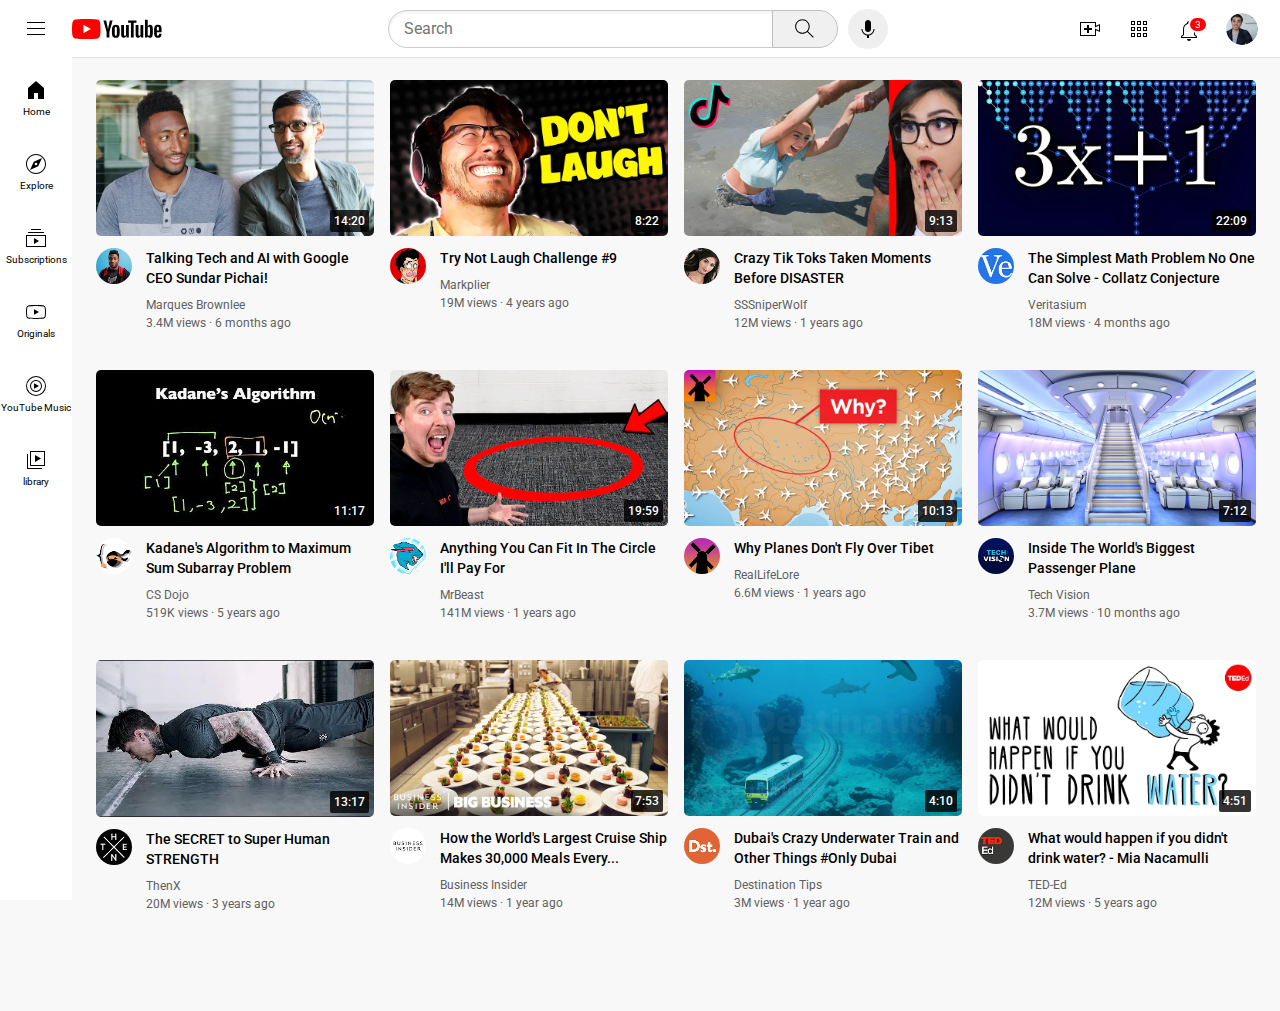
==== index.html @ ef5a2f60 "rename index" ====
<!DOCTYPE html>
<html>
    
<head>
    <title>Youtube.com Clone</title>
    <link rel="stylesheet" href="styles/general.css">
    <link rel="stylesheet" href="styles/video.css">
    <link rel="stylesheet" href="styles/header.css">
    <link rel="stylesheet" href="styles/sidebar.css">

    <link rel="preconnect" href="https://fonts.googleapis.com">
    <link rel="preconnect" href="https://fonts.gstatic.com" crossorigin>
    <link href="https://fonts.googleapis.com/css2?family=Roboto:wght@400;500;700&display=swap" rel="stylesheet">

</head>

<body>
    <header class="header">
        <div class="left-section">
            <img class="hamburger-menu" src="icons/hamburger-menu.svg" alt="">
            <img class="youtube-logo" src="icons/youtube-logo.svg" alt="">
        </div>
        <div class="middle-section">
            <input class="search-bar" type="text" placeholder="Search">
            <button class="search-button">
                <img class="search-icon" src="icons/search.svg" alt="">
                <div class="tooltip">Search</div>
            </button>
            <button class="voice-search-button">
                <img class="voice-search-icon" src="icons/voice-search-icon.svg" alt="">
                <div class="tooltip">Search with your voice</div>
            </button>
        </div>
        <div class="right-section">
            <div class="upload-icon-container">
                <img class="upload-icon" src="icons/upload.svg" alt="">
                <div class="tooltip">Create</div>
            </div>
            <div class="apps-icon-container">
                <img class="youtube-apps-icons" src="icons/youtube-apps.svg" alt="">
                <div class="tooltip">YouTube apps</div>
            </div>
            <div class="notifications-icon-container">
                <img class="notifications-icon" src="icons/notifications.svg" alt="">
                <div class="tooltip">Notifications</div>
                <div class="notifications-count">3</div>
            </div>
            <img class="current-user-picture" src="channel-pictures/my-channel.jpeg" alt="">
        </div>

    </header>

    <nav class="sidebar">
        <div class="sidebar-link">
            <img src="icons/home.svg" alt="">
            <div>Home</div>
        </div>
        <div class="sidebar-link">
            <img src="icons/explore.svg" alt="">
            <div>Explore</div>
        </div>
        <div class="sidebar-link">
            <img src="icons/subscriptions.svg" alt="">
            <div>Subscriptions</div>
        </div>
        <div class="sidebar-link">
            <img src="icons/originals.svg" alt="">
            <div>Originals</div>
        </div>
        <div class="sidebar-link">
            <img src="icons/youtube-music.svg" alt="">
            <div>YouTube Music</div>
        </div>
        <div class="sidebar-link">
            <img src="icons/library.svg" alt="">
            <div>library</div>
        </div>

    </nav>

    <main class="video-grid">

        <div class="video-preview">
            <div class="thumbnail-row">
                <a href="https://www.youtube.com/watch?v=n2RNcPRtAiY"><img class="thumbnail" src="thumbnails/thumbnail-1.webp" alt=""></a>
                <div class="video-time">14:20</div>
            </div>

            <div class="video-info-grid">
                <div class="channel-picture">
                    <div class="channel-tooltip-div">
                        <img class="profile-picture" src="channel-pictures/channel-1.jpeg" alt="">
                        <div class="tooltip-channel">
                            <img class="profile-picture-tooltip" src="channel-pictures/channel-1.jpeg" alt="">
                            <div>
                                <p class="video-author-tooltip">Marques Brownlee</p>
                                <p class="video-status-tooltip">10M subscribers</p>
                            </div>
                        </div>
                    </div>
                </div>
                <div class="video-info">
                    <a href="https://www.youtube.com/watch?v=n2RNcPRtAiY">
                        <p class="video-title">Talking Tech and AI with Google CEO Sundar Pichai!</p>
                    </a>
                    <p class="video-author">Marques Brownlee</p>
                    <p class="video-status">3.4M views &#183; 6 months ago</p>
                </div>
            </div>
        </div>

        <div class="video-preview">
            <div class="thumbnail-row">
                <a href="https://www.youtube.com/watch?v=mP0RAo9SKZk"><img class="thumbnail" src="thumbnails/thumbnail-2.webp" alt=""></a>
                <div class="video-time">8:22</div>
            </div>
            <div class="video-info-grid">
                <div class="channel-picture">
                    <div class="channel-tooltip-div">
                        <img class="profile-picture" src="channel-pictures/channel-2.jpeg" alt="">
                        <div class="tooltip-channel">
                            <img class="profile-picture-tooltip" src="channel-pictures/channel-2.jpeg" alt="">
                            <div>
                                <p class="video-author-tooltip">Markplier</p>
                                <p class="video-status-tooltip">10M subscribers</p>
                            </div>
                        </div>
                    </div>
                </div>
                <div class="video-info">
                    <a href="https://www.youtube.com/watch?v=mP0RAo9SKZk">
                        <p class="video-title">Try Not Laugh Challenge #9</p>
                    </a>
                    <p class="video-author">Markplier</p>
                    <p class="video-status">19M views &#183; 4 years ago</p>
                </div>
            </div>
        </div>

        <div class="video-preview">
            <div class="thumbnail-row">
                <a href="https://www.youtube.com/watch?v=FgjPQQeTh1w"><img class="thumbnail" src="thumbnails/thumbnail-3.webp" alt=""></a>
                <div class="video-time">9:13</div>
            </div>

            <div class="video-info-grid">
                <div class="channel-picture">
                    <div class="channel-tooltip-div">
                        <img class="profile-picture" src="channel-pictures/channel-3.jpeg" alt="">
                        <div class="tooltip-channel">
                            <img class="profile-picture-tooltip" src="channel-pictures/channel-3.jpeg" alt="">
                            <div>
                                <p class="video-author-tooltip">SSSniperWolf</p>
                                <p class="video-status-tooltip">10M subscribers</p>
                            </div>
                        </div>
                    </div>
                </div>
                <div class="video-info">
                    <a href="https://www.youtube.com/watch?v=FgjPQQeTh1w">
                        <p class="video-title">Crazy Tik Toks Taken Moments Before DISASTER</p>
                    </a>
                    <p class="video-author">SSSniperWolf</p>
                    <p class="video-status">12M views &#183; 1 years ago</p>
                </div>
            </div>
        </div>

        <div class="video-preview">
            <div class="thumbnail-row">
                <a href="https://www.youtube.com/watch?v=094y1Z2wpJg"><img class="thumbnail" src="thumbnails/thumbnail-4.webp" alt=""></a>
                <div class="video-time">22:09</div>
            </div>
            <div class="video-info-grid">
                <div class="channel-picture">
                    <div class="channel-tooltip-div">
                        <img class="profile-picture" src="channel-pictures/channel-4.jpeg" alt="">
                        <div class="tooltip-channel">
                            <img class="profile-picture-tooltip" src="channel-pictures/channel-4.jpeg" alt="">
                            <div>
                                <p class="video-author-tooltip">Veritasium</p>
                                <p class="video-status-tooltip">10M subscribers</p>
                            </div>
                        </div>
                    </div>
                </div>
                <div class="video-info">
                    <a href="https://www.youtube.com/watch?v=094y1Z2wpJg">
                        <p class="video-title">The Simplest Math Problem No One Can Solve - Collatz Conjecture</p>
                        <p class="video-author">Veritasium</p>
                    </a>
                    <p class="video-status">18M views &#183; 4 months ago</p>
                </div>
            </div>
        </div>

        <div class="video-preview">
            <div class="thumbnail-row">
                <a href="https://www.youtube.com/watch?v=86CQq3pKSUw"><img class="thumbnail" src="thumbnails/thumbnail-5.webp" alt=""></a>
                <div class="video-time">11:17</div>
            </div>

            <div class="video-info-grid">
                <div class="channel-picture">
                    <div class="channel-tooltip-div">
                        <img class="profile-picture" src="channel-pictures/channel-5.jpeg" alt="">
                        <div class="tooltip-channel">
                            <img class="profile-picture-tooltip" src="channel-pictures/channel-5.jpeg" alt="">
                            <div>
                                <p class="video-author-tooltip">CS Dojo</p>
                                <p class="video-status-tooltip">10M subscribers</p>
                            </div>
                        </div>
                    </div>
                </div>
                <div class="video-info">
                    <a href="https://www.youtube.com/watch?v=86CQq3pKSUw">
                        <p class="video-title">Kadane's Algorithm to Maximum Sum Subarray Problem</p>
                    </a>
                    <p class="video-author">CS Dojo</p>
                    <p class="video-status">519K views &#183; 5 years ago</p>
                </div>
            </div>
        </div>

        <div class="video-preview">
            <div class="thumbnail-row">
                <a href="https://www.youtube.com/watch?v=yXWw0_UfSFg"><img class="thumbnail" src="thumbnails/thumbnail-6.webp" alt=""></a>
                <div class="video-time">19:59</div>
            </div>
            <div class="video-info-grid">
                <div class="channel-picture">
                    <div class="channel-tooltip-div">
                        <img class="profile-picture" src="channel-pictures/channel-6.jpeg" alt="">
                        <div class="tooltip-channel">
                            <img class="profile-picture-tooltip" src="channel-pictures/channel-6.jpeg" alt="">
                            <div>
                                <p class="video-author-tooltip">MrBeast</p>
                                <p class="video-status-tooltip">10M subscribers</p>
                            </div>
                        </div>
                    </div>
                </div>
                <div class="video-info">
                    <a href="https://www.youtube.com/watch?v=yXWw0_UfSFg">
                        <p class="video-title">Anything You Can Fit In The Circle I'll Pay For</p>
                    </a>
                    <p class="video-author">MrBeast</p>
                    <p class="video-status">141M views &#183; 1 years ago</p>
                </div>
            </div>
        </div>

        <div class="video-preview">
            <div class="thumbnail-row">
                <a href="https://www.youtube.com/watch?v=fNVa1qMbF9Y"><img class="thumbnail" src="thumbnails/thumbnail-7.webp" alt=""></a>
                <div class="video-time">10:13</div>
            </div>

            <div class="video-info-grid">
                <div class="channel-picture">
                    <div class="channel-tooltip-div">
                        <img class="profile-picture" src="channel-pictures/channel-7.jpeg" alt="">
                        <div class="tooltip-channel">
                            <img class="profile-picture-tooltip" src="channel-pictures/channel-7.jpeg" alt="">
                            <div>
                                <p class="video-author-tooltip">RealLifeLore</p>
                                <p class="video-status-tooltip">10M subscribers</p>
                            </div>
                        </div>
                    </div>
                </div>
                <div class="video-info">
                    <a href="https://www.youtube.com/watch?v=fNVa1qMbF9Y">
                        <p class="video-title">Why Planes Don't Fly Over Tibet</p>
                    </a>
                    <p class="video-author">RealLifeLore</p>
                    <p class="video-status">6.6M views &#183; 1 years ago</p>
                </div>
            </div>
        </div>

        <div class="video-preview">
            <div class="thumbnail-row">
                <a href="https://www.youtube.com/watch?v=lFm4EM1juls"><img class="thumbnail" src="thumbnails/thumbnail-8.webp" alt=""></a>
                <div class="video-time">7:12</div>
            </div>
            <div class="video-info-grid">
                <div class="channel-picture">
                    <div class="channel-tooltip-div">
                        <img class="profile-picture" src="channel-pictures/channel-8.jpeg" alt="">
                        <div class="tooltip-channel">
                            <img class="profile-picture-tooltip" src="channel-pictures/channel-8.jpeg" alt="">
                            <div>
                                <p class="video-author-tooltip">Tech Vision</p>
                                <p class="video-status-tooltip">10M subscribers</p>
                            </div>
                        </div>
                    </div>
                </div>
                <div class="video-info">
                    <a href="https://www.youtube.com/watch?v=lFm4EM1juls">
                        <p class="video-title">Inside The World's Biggest Passenger Plane</p>
                    </a>
                    <p class="video-author">Tech Vision</p>
                    <p class="video-status">3.7M views &#183; 10 months ago</p>
                </div>
            </div>
        </div>

        <div class="video-preview">
            <div class="thumbnail-row">
                <a href="https://www.youtube.com/watch?v=ixmxOlcrlUc"><img class="thumbnail" src="thumbnails/thumbnail-9.webp" alt=""></a>
                <div class="video-time">13:17</div>
            </div>
            <div class="video-info-grid">
                <div class="channel-picture">
                    <div class="channel-tooltip-div">
                        <img class="profile-picture" src="channel-pictures/channel-9.jpeg" alt="">
                        <div class="tooltip-channel">
                            <img class="profile-picture-tooltip" src="channel-pictures/channel-9.jpeg" alt="">
                            <div>
                                <p class="video-author-tooltip">ThenX</p>
                                <p class="video-status-tooltip">10M subscribers</p>
                            </div>
                        </div>
                    </div>
                </div>
                <div class="video-info">
                    <a href="https://www.youtube.com/watch?v=ixmxOlcrlUc">
                        <p class="video-title">The SECRET to Super Human STRENGTH </p>
                    </a>
                    <p class="video-author">ThenX</p>
                    <p class="video-status">20M views &#183; 3 years ago</p>
                </div>
            </div>
        </div>

        <div class="video-preview">
            <div class="thumbnail-row">
                <a href="https://www.youtube.com/watch?v=R2vXbFp5C9o"><img class="thumbnail" src="thumbnails/thumbnail-10.webp" alt=""></a>
                <div class="video-time">7:53</div>
            </div>
            <div class="video-info-grid">
                <div class="channel-picture">
                    <div class="channel-tooltip-div">
                        <img class="profile-picture" src="channel-pictures/channel-10.jpeg" alt="">
                        <div class="tooltip-channel">
                            <img class="profile-picture-tooltip" src="channel-pictures/channel-10.jpeg" alt="">
                            <div>
                                <p class="video-author-tooltip">Business Insider</p>
                                <p class="video-status-tooltip">10M subscribers</p>
                            </div>
                        </div>
                    </div>
                </div>
                <div class="video-info">
                    <a href="https://www.youtube.com/watch?v=R2vXbFp5C9o">
                        <p class="video-title">How the World's Largest Cruise Ship Makes 30,000 Meals Every...</p>
                    </a>
                    <p class="video-author">Business Insider</p>
                    <p class="video-status">14M views &#183; 1 year ago</p>
                </div>
            </div>
        </div>

        <div class="video-preview">
            <div class="thumbnail-row">
                <a href="https://www.youtube.com/watch?v=0nZuYyXET3s"><img class="thumbnail" src="thumbnails/thumbnail-11.webp" alt=""></a>
                <div class="video-time">4:10</div>
            </div>
            <div class="video-info-grid">
                <div class="channel-picture">
                    <div class="channel-tooltip-div">
                        <img class="profile-picture" src="channel-pictures/channel-11.jpeg" alt="">
                        <div class="tooltip-channel">
                            <img class="profile-picture-tooltip" src="channel-pictures/channel-11.jpeg" alt="">
                            <div>
                                <p class="video-author-tooltip">Destination Tips</p>
                                <p class="video-status-tooltip">10M subscribers</p>
                            </div>
                        </div>
                    </div>
                    
                </div>
                <div class="video-info">
                    <a href="https://www.youtube.com/watch?v=0nZuYyXET3s">
                        <p class="video-title">Dubai's Crazy Underwater Train and Other Things #Only Dubai</p>
                    </a>
                    <p class="video-author">Destination Tips</p>
                    <p class="video-status">3M views &#183; 1 year ago</p>
                </div>
            </div>
        </div>

        <div class="video-preview">
            <div class="thumbnail-row">
                <a href="https://www.youtube.com/watch?v=9iMGFqMmUFs"><img class="thumbnail" src="thumbnails/thumbnail-12.webp" alt=""></a>
                <div class="video-time">4:51</div>
            </div>
            <div class="video-info-grid">
                
                <div class="channel-picture">
                    <div class="channel-tooltip-div">
                        <img class="profile-picture" src="channel-pictures/channel-12.jpeg" alt="">
                        <div class="tooltip-channel">
                            <img class="profile-picture-tooltip" src="channel-pictures/channel-12.jpeg" alt="">
                            <div>
                                <p class="video-author-tooltip">TED-Ed</p>
                                <p class="video-status-tooltip">10M subscribers</p>
                            </div>
                        </div>
                    </div>
                </div>
                <div class="video-info">
                    <a href="https://www.youtube.com/watch?v=9iMGFqMmUFs">
                        <p class="video-title">What would happen if you didn't drink water? - Mia Nacamulli</p>
                    </a>
                    <p class="video-author">TED-Ed</p>
                    <p class="video-status">12M views &#183; 5 years ago</p>
                </div>
            </div>
        </div>
    </main>
</body>
</html>
---- styles/general.css ----
body{
    font-family: Roboto,Arial;
    margin: 0;
    padding-top: 80px;
    padding-left: 96px;
    padding-right: 24px;
    padding-bottom: 100px;
    background-color: rgb(248, 248, 248);
}

p {
    margin-top: 0;
    margin-bottom: 0;
}
---- styles/video.css ----
.thumbnail {
    width: 100%;
    border-radius: 5px;
}


.video-title {
    margin-top: 0;
    font-size: 14px;
    font-weight: 500;
    line-height: 20px;
    margin-bottom: 10px;
}

.video-info-grid {
    display: grid;
    grid-template-columns: 50px 1fr;
}

.profile-picture {
    width: 36px;
    border-radius: 25px;
}

.thumbnail-row {
    margin-bottom: 8px;
    position: relative;

}

.video-author,
.video-status {
    font-size: 12px;
    color: rgb(96, 96, 96);
}

.video-author {
    margin-bottom: 4px;
}

.video-info a {
    text-decoration: none;
    color: black;
}

.video-grid {
    display: grid;
    grid-template-columns: 1fr 1fr 1fr;
    column-gap: 16px;
    row-gap: 40px;
}

@media (max-width: 750px) {
    .video-grid {
        grid-template-columns: 1fr 1fr;
    }
}

@media (min-width: 1000px) {
    .video-grid {
        grid-template-columns: 1fr 1fr 1fr 1fr;
    }
}

@media (min-width:751px) and (max-width:999px) {
    .video-grid {
        grid-template-columns: 1fr 1fr 1fr;
    }
}

.video-time {
    font-family: Roboto, Arial;
    font-size: 12px;
    font-weight: 500;
    padding: 4px;
    border-radius: 2px;
    background-color: rgb(0, 0, 0, 0.8);
    color: white;
    position: absolute;
    bottom: 8px;
    right: 5px;
}

.channel-tooltip-div {
    display: inline-block;
    position: relative;
}

.tooltip-channel {
    position: absolute;
    background-color: white;
    display: flex;
    border-radius: 5px;
    align-items: center;
    justify-content: center;
    padding-left: 10px;
    height: 60px;
    box-shadow: 0px 2px 6px 2px rgb(0, 0, 0, 0.3);
    opacity: 0;
    pointer-events: none;
    transition: opacity 0.15s;
}

.channel-tooltip-div:hover .tooltip-channel {
    opacity: 1;
}

.video-author-tooltip {
    padding-right: 20px;
    padding-left: 10px;
    font-size: 14px;
    font-weight: bold;
    width: 120px;
}

.video-status-tooltip {
    color: gray;
    font-size: 12px;
    padding-top: 5px;
    padding-left: 10px;
}

.profile-picture-tooltip {
    object-fit: cover;
    object-position: center;
    width: 45px;
    height: 45px;
    border-radius: 23px;
}
---- styles/header.css ----
.header{
    height: 57px;
    display: flex;
    flex-direction: row;
    justify-content: space-between;
    background-color: white;
    border-bottom-width: 1px ;
    border-bottom-style: solid;
    border-bottom-color: #dedede;
    position: fixed;
    top: 0;
    left: 0;
    right: 0;
    z-index: 100;
}

.left-section{
    display: flex;
    align-items: center;
}

.hamburger-menu{
    height: 24px;
    margin-left: 24px;
    margin-right: 20px;
}

.youtube-logo{
    height: 20px;
    margin-left: 4px;
}

.middle-section{
    flex: 1;
    margin-right: 35px;
    margin-left: 70px;
    max-width: 500px;
    display: flex;
    align-items: center;
}

.search-bar{
    flex: 1;
    height: 34px;
    padding-left: 15px;
    font-size: 16px;
    border: 1px solid #cccccc;
    color:#969595;
    border-radius: 19px 0px 0px 19px ;
    box-shadow: inset 1px 2px 3px rgba(0, 0, 0, 0.05);
    width: 0;
}

.search-bar::placeholder{
    font-family: Roboto, Arial;
    font-size: 16px;
}

.search-button{
    height: 38px;
    width: 66px;
    background-color: rgb(240, 240, 240);
    border-width: 1px;
    border-style: solid;
    border-color: rgb(192, 192, 192);
    margin-left: -1px;
    margin-right: 10px;
    border-radius: 0px 19px 19px 0px ;
}

.search-button,
.voice-search-button,
.upload-icon-container,
.apps-icon-container,
.notifications-icon-container {
    display: flex;
    justify-content: center;
    align-items: center;
    position: relative;
}

.search-button .tooltip,
.voice-search-button .tooltip,
.upload-icon-container .tooltip,
.apps-icon-container .tooltip,
.notifications-icon-container .tooltip{
    position: absolute;
    background-color: gray;
    color: white;
    padding-top: 4px;
    padding-bottom: 4px;
    padding-left: 8px;
    padding-right: 8px;
    border-radius: 2px;
    font-size: 12px;
    bottom: -30px;
    opacity: 0;
    transition: opacity 0.15s;
    pointer-events: none;
    white-space: nowrap;
    
}

.search-button:hover .tooltip,
.voice-search-button:hover .tooltip,
.upload-icon-container:hover .tooltip,
.apps-icon-container:hover .tooltip,
.notifications-icon-container:hover .tooltip{
    opacity: 1;
}

.search-icon{
   height: 25px; 
}

.voice-search-button{
    height: 40px;
    width: 40px;
    border-radius: 20px;
    border:none;
    background-color:rgb(245, 245, 245), ;
}

.voice-search-icon{
    height: 24px; 
}

.right-section{
    width: 180px;
    margin-right: 22px;
    display: flex;
    align-items: center;
    justify-content: space-between;
    flex-shrink: 0;
}

.upload-icon{
    height: 24px;
}

.youtube-apps-icons{
    height: 24px;
}

.notifications-icon{
    height: 24px;
    margin-top: 4px;
}

.notifications-icon-container{
    position: relative;
}

.notifications-count{
    position: absolute;
    top: 1px;
    right: -7px;
    background-color: red;
    color: white;
    font-size: 10px;
    padding-left: 5px;
    padding-right: 5px;
    padding-top: 1px;
    padding-bottom: 1px;
    border-radius:15px ;
    border: inset;
    border-width: 2px;
    border-color: rgb(255, 255, 255);
    border-style: solid;
}

.current-user-picture{
    height: 32px;
    border-radius:16px ;
}
---- styles/sidebar.css ----
.sidebar{
    position: fixed;
    left: 0;
    bottom: 0;
    top: 55px;
    background-color: white;
    width: 72px;
    z-index: 200;
    padding-top: 5px;
}

.sidebar-link{
    height: 74px;
    display: flex;
    justify-content: center;
    align-items: center;
    flex-direction: column;
    cursor: pointer;
}

.sidebar-link:hover{
    background-color: rgb(235, 235, 235);
}

.sidebar-link img {
    height: 24px;
    margin-bottom: 4px;
}

.sidebar-link div {
    font-family: Roboto, Arial;
    font-size:10px ;
}
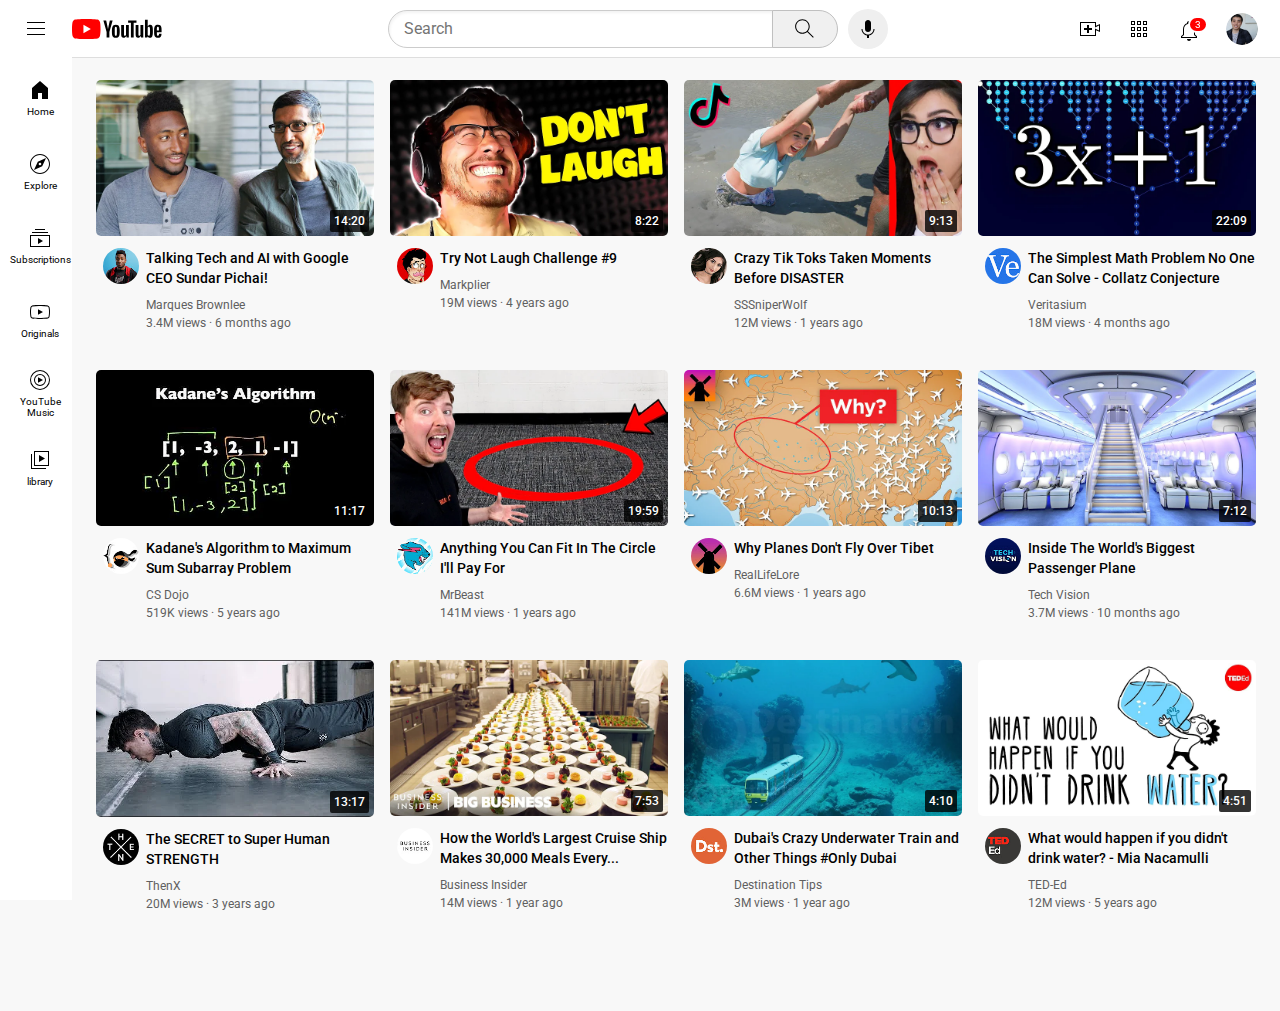
==== commit d8e70702: "add-responsiveness" ====
--- a/index.html
+++ b/index.html
@@ -7,6 +7,9 @@
     <link rel="stylesheet" href="styles/video.css">
     <link rel="stylesheet" href="styles/header.css">
     <link rel="stylesheet" href="styles/sidebar.css">
+    <link rel="stylesheet" href="styles/responsive.css">
+
+    <meta name="viewport" content="width=device-width, initial-scale=1">
 
     <link rel="preconnect" href="https://fonts.googleapis.com">
     <link rel="preconnect" href="https://fonts.gstatic.com" crossorigin>
--- a/styles/video.css
+++ b/styles/video.css
@@ -50,24 +50,6 @@
     row-gap: 40px;
 }
 
-@media (max-width: 750px) {
-    .video-grid {
-        grid-template-columns: 1fr 1fr;
-    }
-}
-
-@media (min-width: 1000px) {
-    .video-grid {
-        grid-template-columns: 1fr 1fr 1fr 1fr;
-    }
-}
-
-@media (min-width:751px) and (max-width:999px) {
-    .video-grid {
-        grid-template-columns: 1fr 1fr 1fr;
-    }
-}
-
 .video-time {
     font-family: Roboto, Arial;
     font-size: 12px;
@@ -82,8 +64,9 @@
 }
 
 .channel-tooltip-div {
-    display: inline-block;
+    display: flex;
     position: relative;
+    justify-content: center;
 }
 
 .tooltip-channel {
--- a/styles/sidebar.css
+++ b/styles/sidebar.css
@@ -16,6 +16,7 @@
     align-items: center;
     flex-direction: column;
     cursor: pointer;
+    margin-left: 8px;
 }
 
 .sidebar-link:hover{
@@ -30,4 +31,11 @@
 .sidebar-link div {
     font-family: Roboto, Arial;
     font-size:10px ;
+    text-align: center;
+}
+
+@media (min-width = 750px)  {
+    .sidebar-link{
+        margin-bottom: 20px;
+    }
 }--- a/styles/responsive.css
+++ b/styles/responsive.css
@@ -0,0 +1,59 @@
+
+@media (min-width: 360px) and (max-width: 650px){
+    .video-grid {
+        grid-template-columns: 1fr ;
+    }
+
+    .sidebar {
+        display: none;
+    }
+
+    body{
+        padding-left:0;
+        padding-right: 0;
+    }
+
+    .upload-icon-container,
+    .apps-icon-container {
+        display: none;
+    }
+
+    .right-section{
+        width: 80px;
+    }
+
+    .middle-section {
+        margin-right: 15px;
+        margin-left: 30px;
+    }
+
+    .hamburger-menu {
+
+        margin-right: 10px;
+        margin-left: 14px;
+        height: 16px;
+    }
+
+    .youtube-logo {
+        height: 16px;
+    }
+}
+
+
+@media (max-width: 750px) and (min-width: 651px){
+    .video-grid {
+        grid-template-columns: 1fr 1fr;
+    }
+}
+
+@media (min-width:751px) and (max-width:999px) {
+    .video-grid {
+        grid-template-columns: 1fr 1fr 1fr;
+    }
+}
+
+@media (min-width: 1000px) {
+    .video-grid {
+        grid-template-columns: 1fr 1fr 1fr 1fr;
+    }
+}
